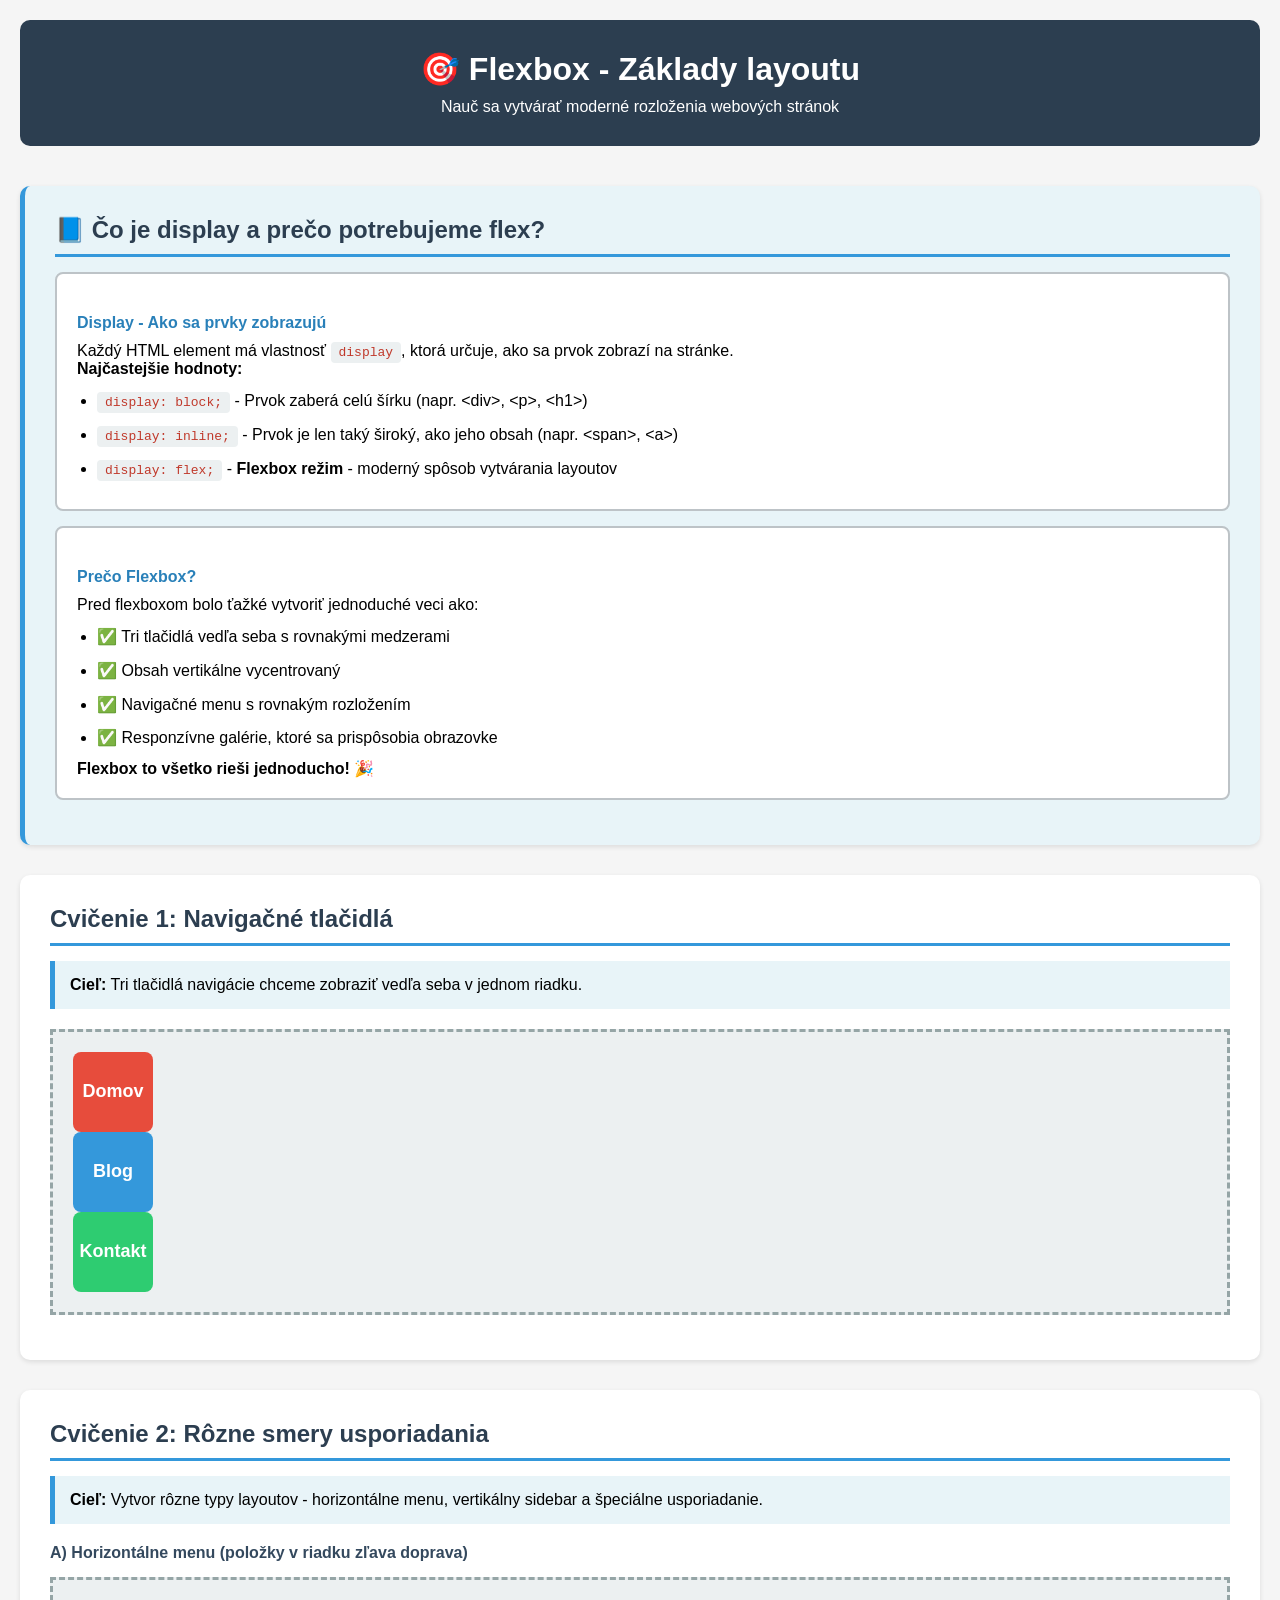
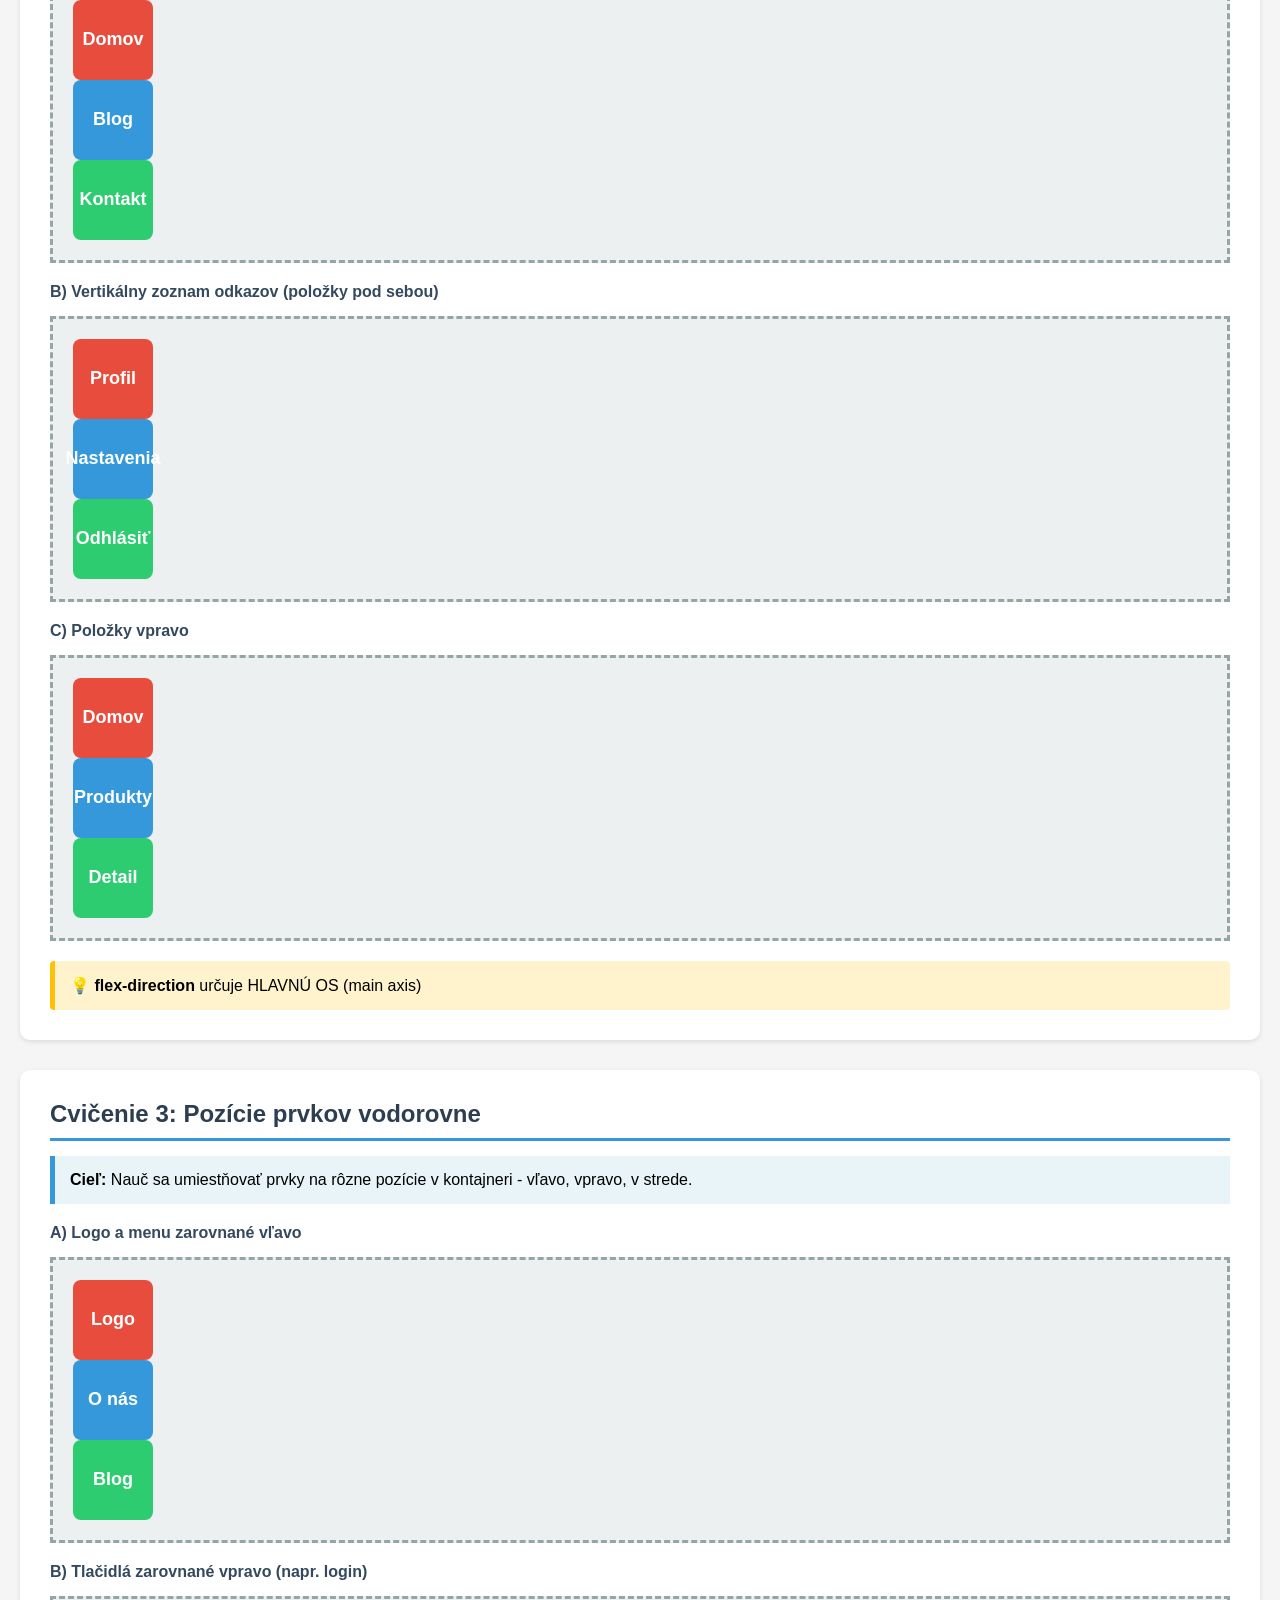
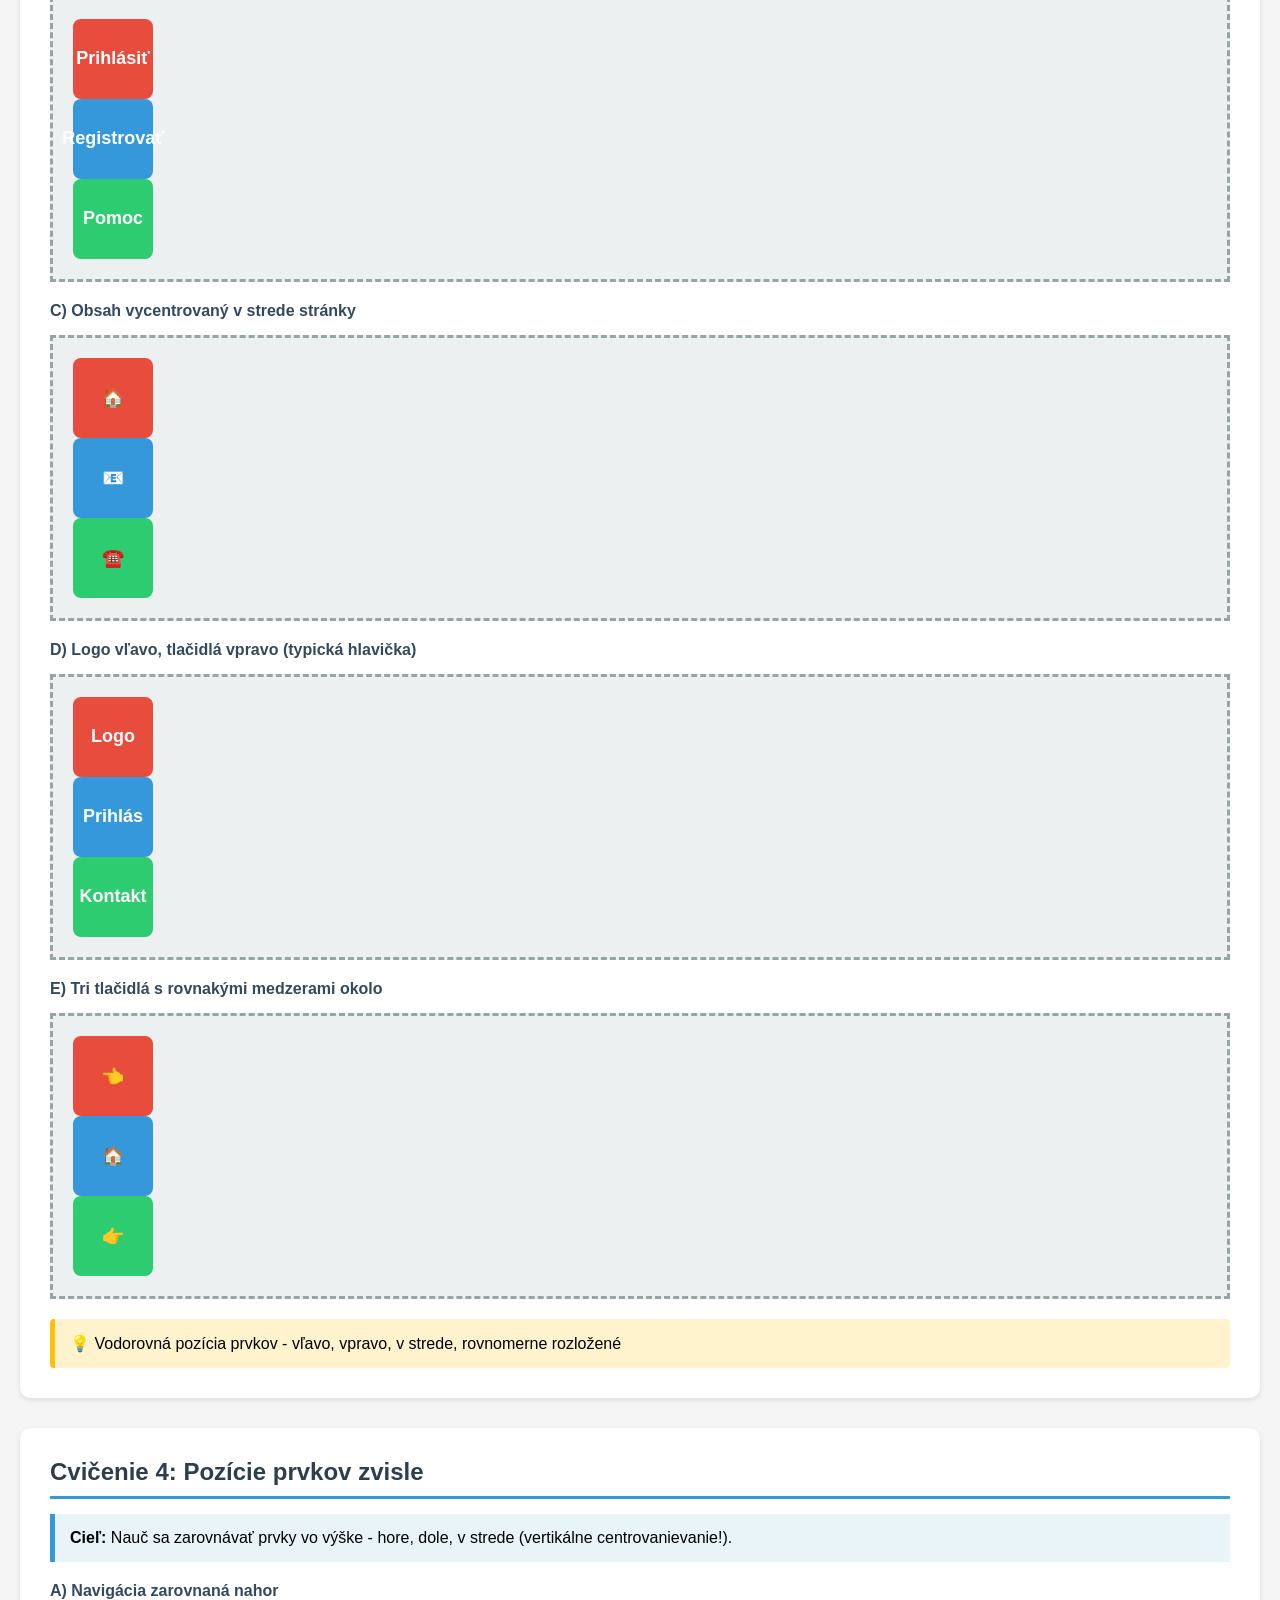
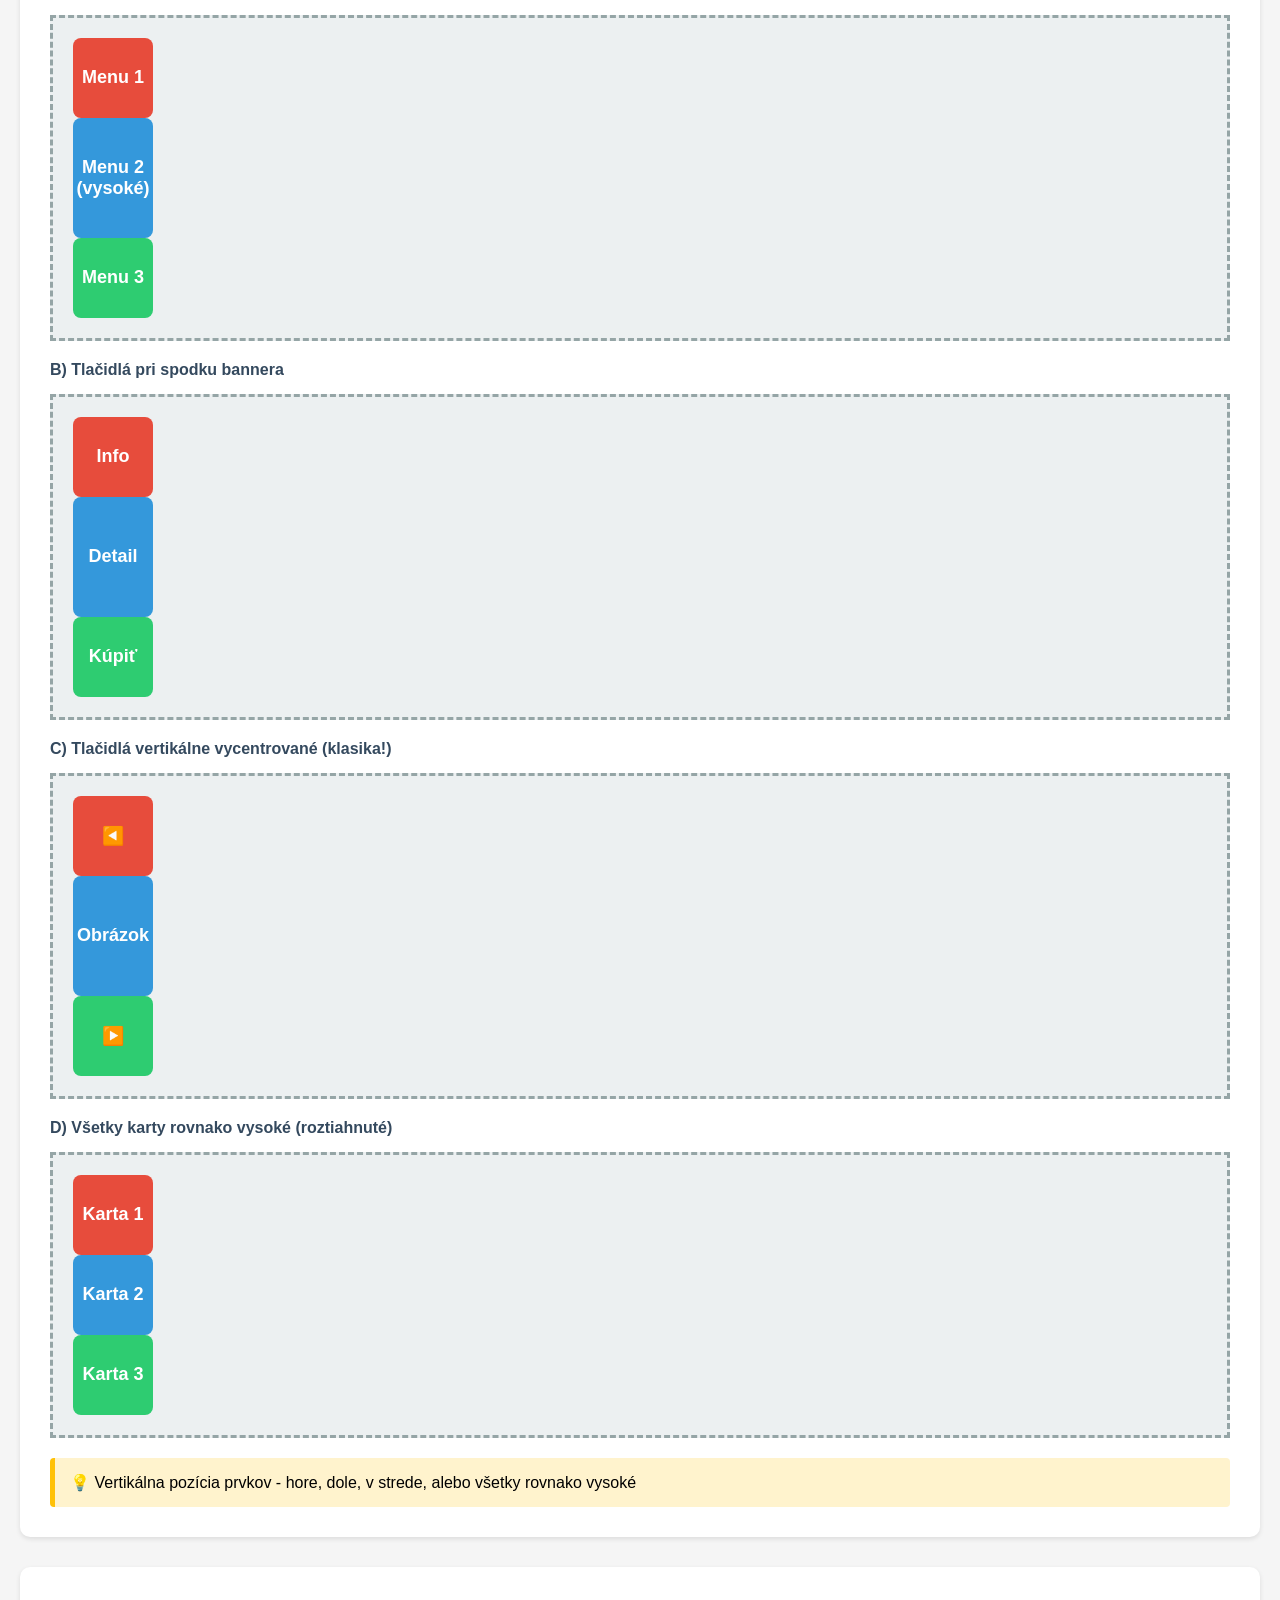
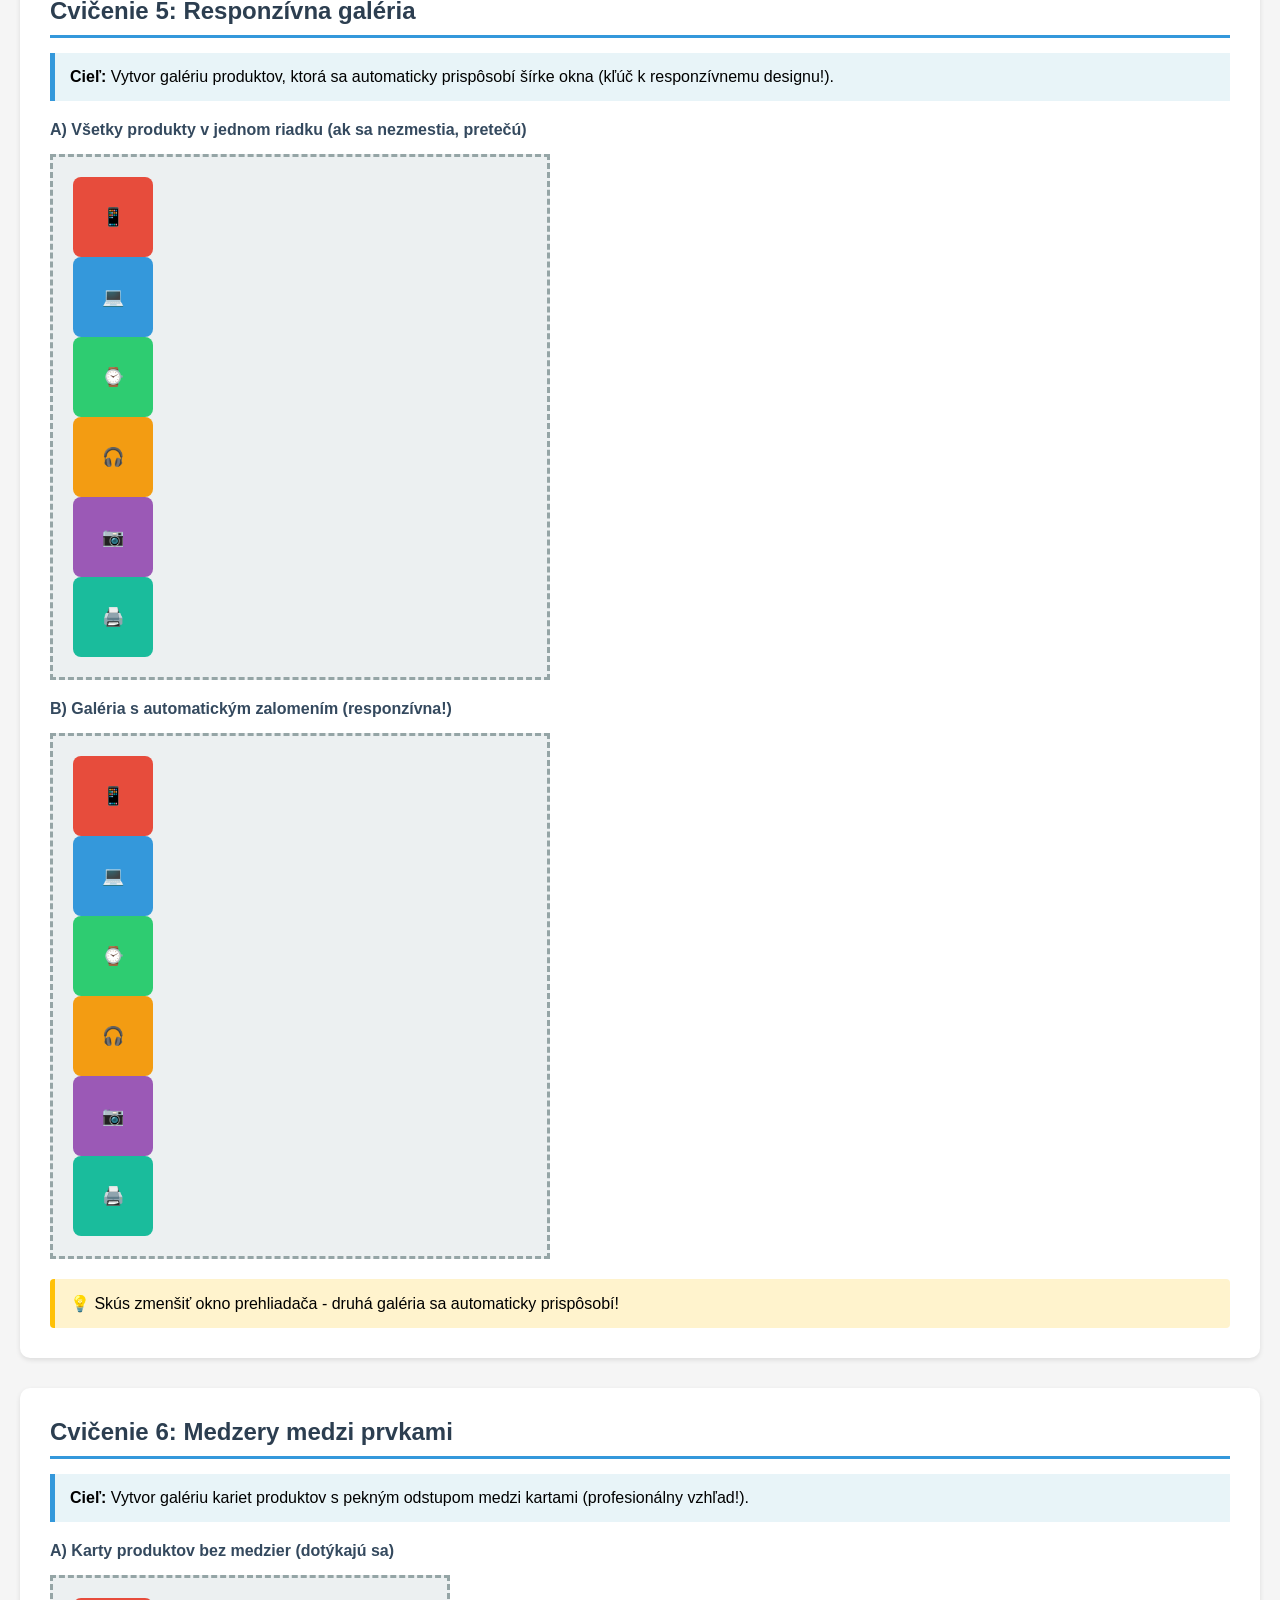
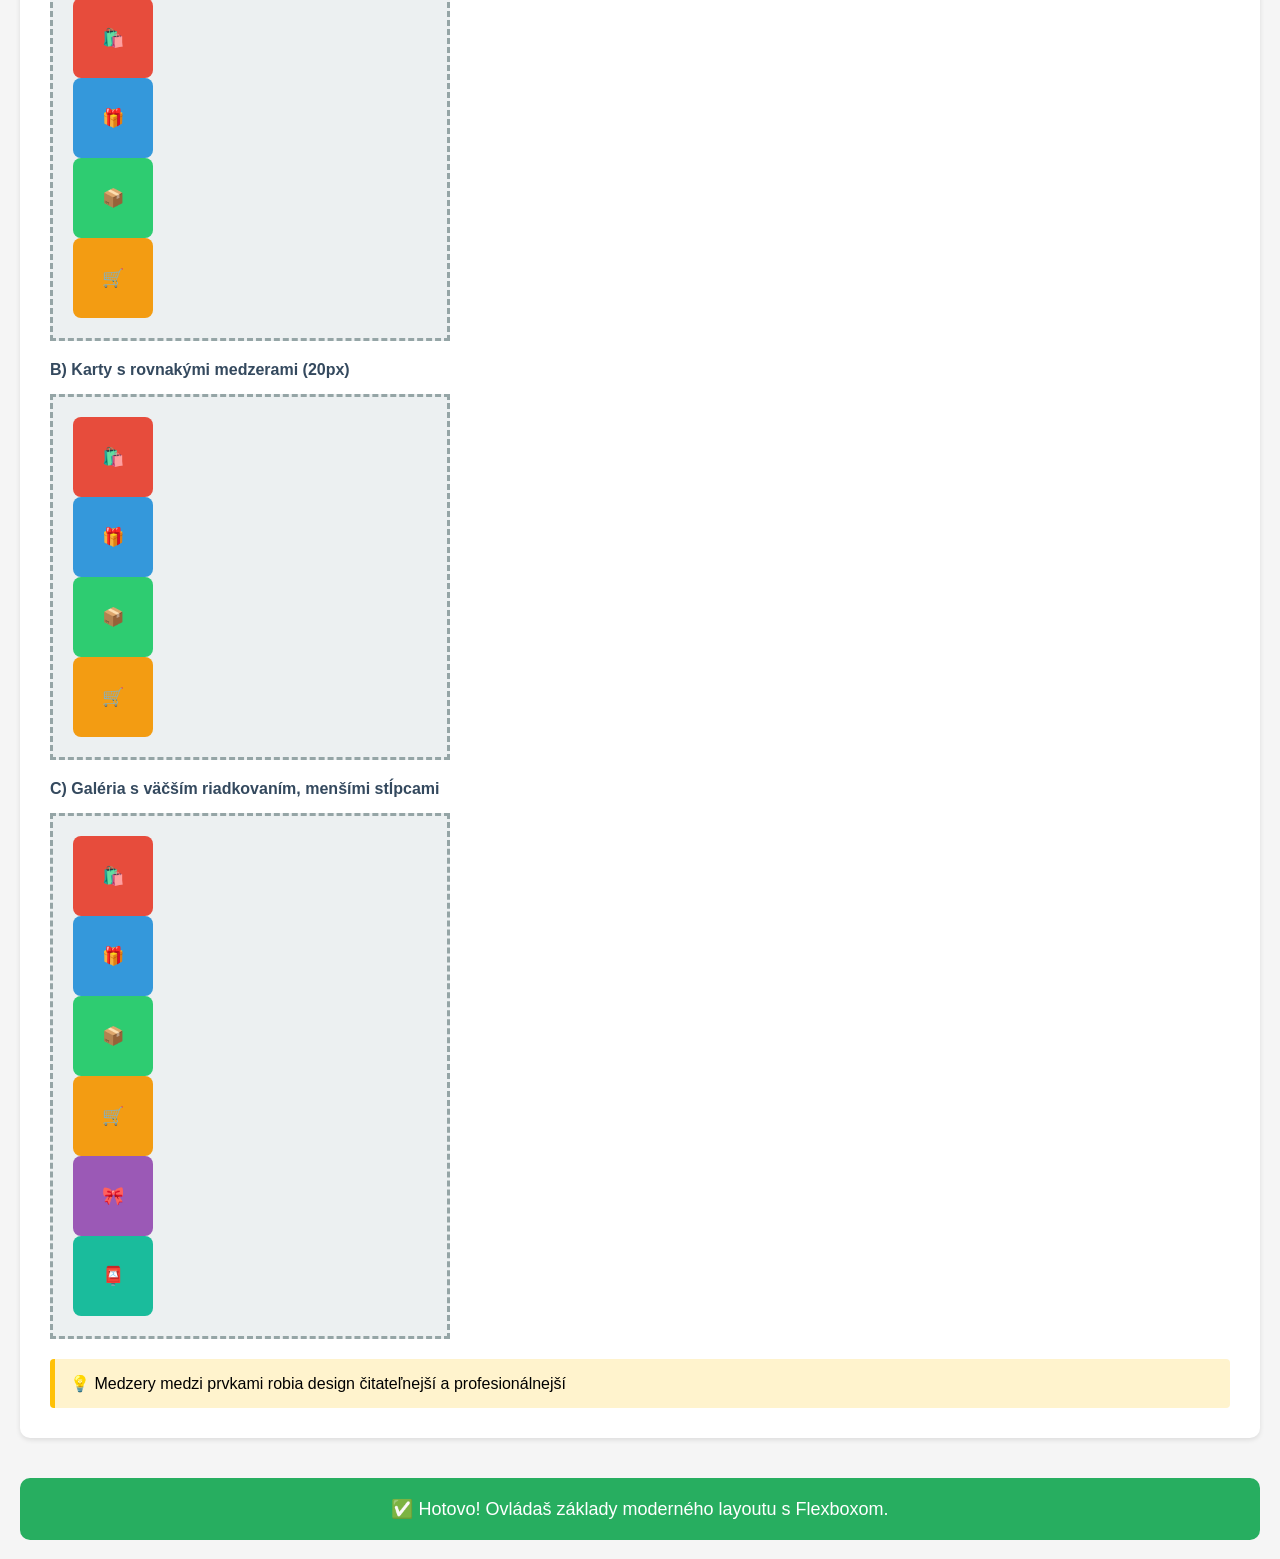
==== epu/03_flexbox/index.html @ fb41d5da "cvicenie flexbox" ====
<!DOCTYPE html>
<html lang="sk">
<head>
    <meta charset="UTF-8">
    <meta name="viewport" content="width=device-width, initial-scale=1.0">
    <title>Flexbox - Postupné cvičenia</title>
    <link rel="stylesheet" href="style.css">
   
</head>
<body>
    
    <header class="hlavicka">
        <h1>🎯 Flexbox - Základy layoutu</h1>
        <p>Nauč sa vytvárať moderné rozloženia webových stránok</p>
    </header>

    <!-- ============================================ -->
    <!-- ÚVOD -->
    <!-- ============================================ -->
    <section class="sekcia uvod">
        <h2>📘 Čo je display a prečo potrebujeme flex?</h2>
        
        <div class="vysvetlenie-blok">
            <h3>Display - Ako sa prvky zobrazujú</h3>
            <p>Každý HTML element má vlastnosť <code>display</code>, ktorá určuje, ako sa prvok zobrazí na stránke.</p>
            
            <p><strong>Najčastejšie hodnoty:</strong></p>
            <ul>
                <li><code>display: block;</code> - Prvok zaberá celú šírku (napr. &lt;div&gt;, &lt;p&gt;, &lt;h1&gt;)</li>
                <li><code>display: inline;</code> - Prvok je len taký široký, ako jeho obsah (napr. &lt;span&gt;, &lt;a&gt;)</li>
                <li><code>display: flex;</code> - <strong>Flexbox režim</strong> - moderný spôsob vytvárania layoutov</li>
            </ul>
        </div>

        <div class="vysvetlenie-blok">
            <h3>Prečo Flexbox?</h3>
            <p>Pred flexboxom bolo ťažké vytvoriť jednoduché veci ako:</p>
            <ul>
                <li>✅ Tri tlačidlá vedľa seba s rovnakými medzerami</li>
                <li>✅ Obsah vertikálne vycentrovaný</li>
                <li>✅ Navigačné menu s rovnakým rozložením</li>
                <li>✅ Responzívne galérie, ktoré sa prispôsobia obrazovke</li>
            </ul>
            <p><strong>Flexbox to všetko rieši jednoducho!</strong> 🎉</p>
        </div>
    </section>

    <!-- ============================================ -->
    <!-- CVIČENIE 1: Display Flex -->
    <!-- ============================================ -->
    <section class="sekcia">
        <h2>Cvičenie 1: Navigačné tlačidlá</h2>
        <p class="instrukcia">
            <strong>Cieľ:</strong> Tri tlačidlá navigácie chceme zobraziť vedľa seba v jednom riadku.
        </p>
        
        <div class="kontajner-1">
            <div class="box box-1">Domov</div>
            <div class="box box-2">Blog</div>
            <div class="box box-3">Kontakt</div>
        </div>
        
     
    </section>

    <!-- ============================================ -->
    <!-- CVIČENIE 2: Flex Direction -->
    <!-- ============================================ -->
    <section class="sekcia">
        <h2>Cvičenie 2: Rôzne smery usporiadania</h2>
        <p class="instrukcia">
            <strong>Cieľ:</strong> Vytvor rôzne typy layoutov - horizontálne menu, vertikálny sidebar a špeciálne usporiadanie.
        </p>
        
        <h3>A) Horizontálne menu (položky v riadku zľava doprava)</h3>
        <div class="kontajner-2a">
            <div class="box box-1">Domov</div>
            <div class="box box-2">Blog</div>
            <div class="box box-3">Kontakt</div>
        </div>

        <h3>B) Vertikálny zoznam odkazov (položky pod sebou)</h3>
        <div class="kontajner-2b">
            <div class="box box-1">Profil</div>
            <div class="box box-2">Nastavenia</div>
            <div class="box box-3">Odhlásiť</div>
        </div>

        <h3>C) Položky vpravo</h3>
        <div class="kontajner-2c">
            <div class="box box-1">Domov</div>
            <div class="box box-2">Produkty</div>
            <div class="box box-3">Detail</div>
        </div>
        
        <div class="tip">
            💡 <strong>flex-direction</strong> určuje HLAVNÚ OS (main axis)
        </div>
    </section>

    <!-- ============================================ -->
    <!-- CVIČENIE 3: Justify Content -->
    <!-- ============================================ -->
    <section class="sekcia">
        <h2>Cvičenie 3: Pozície prvkov vodorovne</h2>
        <p class="instrukcia">
            <strong>Cieľ:</strong> Nauč sa umiestňovať prvky na rôzne pozície v kontajneri - vľavo, vpravo, v strede.
        </p>
        
        <h3>A) Logo a menu zarovnané vľavo</h3>
        <div class="kontajner-3a">
            <div class="box box-1">Logo</div>
            <div class="box box-2">O nás</div>
            <div class="box box-3">Blog</div>
        </div>

        <h3>B) Tlačidlá zarovnané vpravo (napr. login)</h3>
        <div class="kontajner-3b">
            <div class="box box-1">Prihlásiť</div>
            <div class="box box-2">Registrovať</div>
            <div class="box box-3">Pomoc</div>
        </div>

        <h3>C) Obsah vycentrovaný v strede stránky</h3>
        <div class="kontajner-3c">
            <div class="box box-1">🏠</div>
            <div class="box box-2">📧</div>
            <div class="box box-3">☎️</div>
        </div>

        <h3>D) Logo vľavo, tlačidlá vpravo (typická hlavička)</h3>
        <div class="kontajner-3d">
            <div class="box box-1">Logo</div>
            <div class="box box-2">Prihlás</div>
            <div class="box box-3">Kontakt</div>
        </div>

        <h3>E) Tri tlačidlá s rovnakými medzerami okolo</h3>
        <div class="kontajner-3e">
            <div class="box box-1">👈</div>
            <div class="box box-2">🏠</div>
            <div class="box box-3">👉</div>
        </div>
        
        <div class="tip">
            💡 Vodorovná pozícia prvkov - vľavo, vpravo, v strede, rovnomerne rozložené
        </div>
    </section>

    <!-- ============================================ -->
    <!-- CVIČENIE 4: Align Items -->
    <!-- ============================================ -->
    <section class="sekcia">
        <h2>Cvičenie 4: Pozície prvkov zvisle</h2>
        <p class="instrukcia">
            <strong>Cieľ:</strong> Nauč sa zarovnávať prvky vo výške - hore, dole, v strede (vertikálne centrovanievanie!).
        </p>
        
        <h3>A) Navigácia zarovnaná nahor</h3>
        <div class="kontajner-4a">
            <div class="box box-1">Menu 1</div>
            <div class="box box-2" style="height: 120px;">Menu 2<br>(vysoké)</div>
            <div class="box box-3">Menu 3</div>
        </div>

        <h3>B) Tlačidlá pri spodku bannera</h3>
        <div class="kontajner-4b">
            <div class="box box-1">Info</div>
            <div class="box box-2" style="height: 120px;">Detail</div>
            <div class="box box-3">Kúpiť</div>
        </div>

        <h3>C) Tlačidlá vertikálne vycentrované (klasika!)</h3>
        <div class="kontajner-4c">
            <div class="box box-1">◀️</div>
            <div class="box box-2" style="height: 120px;">Obrázok</div>
            <div class="box box-3">▶️</div>
        </div>

        <h3>D) Všetky karty rovnako vysoké (roztiahnuté)</h3>
        <div class="kontajner-4d">
            <div class="box box-1">Karta 1</div>
            <div class="box box-2">Karta 2</div>
            <div class="box box-3">Karta 3</div>
        </div>
        
        <div class="tip">
            💡 Vertikálna pozícia prvkov - hore, dole, v strede, alebo všetky rovnako vysoké
        </div>
    </section>

    <!-- ============================================ -->
    <!-- CVIČENIE 5: Flex Wrap -->
    <!-- ============================================ -->
    <section class="sekcia">
        <h2>Cvičenie 5: Responzívna galéria</h2>
        <p class="instrukcia">
            <strong>Cieľ:</strong> Vytvor galériu produktov, ktorá sa automaticky prispôsobí šírke okna (kľúč k responzívnemu designu!).
        </p>
        
        <h3>A) Všetky produkty v jednom riadku (ak sa nezmestia, pretečú)</h3>
        <div class="kontajner-5a">
            <div class="box box-1">📱</div>
            <div class="box box-2">💻</div>
            <div class="box box-3">⌚</div>
            <div class="box box-4">🎧</div>
            <div class="box box-5">📷</div>
            <div class="box box-6">🖨️</div>
        </div>

        <h3>B) Galéria s automatickým zalomením (responzívna!)</h3>
        <div class="kontajner-5b">
            <div class="box box-1">📱</div>
            <div class="box box-2">💻</div>
            <div class="box box-3">⌚</div>
            <div class="box box-4">🎧</div>
            <div class="box box-5">📷</div>
            <div class="box box-6">🖨️</div>
        </div>
        
        <div class="tip">
            💡 Skús zmenšiť okno prehliadača - druhá galéria sa automaticky prispôsobí!
        </div>
    </section>

    <!-- ============================================ -->
    <!-- CVIČENIE 6: Gap -->
    <!-- ============================================ -->
    <section class="sekcia">
        <h2>Cvičenie 6: Medzery medzi prvkami</h2>
        <p class="instrukcia">
            <strong>Cieľ:</strong> Vytvor galériu kariet produktov s pekným odstupom medzi kartami (profesionálny vzhľad!).
        </p>
        
        <h3>A) Karty produktov bez medzier (dotýkajú sa)</h3>
        <div class="kontajner-6a">
            <div class="box box-1">🛍️</div>
            <div class="box box-2">🎁</div>
            <div class="box box-3">📦</div>
            <div class="box box-4">🛒</div>
        </div>

        <h3>B) Karty s rovnakými medzerami (20px)</h3>
        <div class="kontajner-6b">
            <div class="box box-1">🛍️</div>
            <div class="box box-2">🎁</div>
            <div class="box box-3">📦</div>
            <div class="box box-4">🛒</div>
        </div>

        <h3>C) Galéria s väčším riadkovaním, menšími stĺpcami</h3>
        <div class="kontajner-6c">
            <div class="box box-1">🛍️</div>
            <div class="box box-2">🎁</div>
            <div class="box box-3">📦</div>
            <div class="box box-4">🛒</div>
            <div class="box box-5">🎀</div>
            <div class="box box-6">📮</div>
        </div>
        
        <div class="tip">
            💡 Medzery medzi prvkami robia design čitateľnejší a profesionálnejší
        </div>
    </section>

    <footer class="paticka">
        <p>✅ Hotovo! Ovládaš základy moderného layoutu s Flexboxom.</p>
    </footer>

</body>
</html>
---- epu/03_flexbox/style.css ----
/* ===================================== */
/* ZÁKLADNÉ ŠTÝLY - NEMEŇ ICH */
/* ===================================== */

* {
    box-sizing: border-box;
    margin: 0;
    padding: 0;
}

body {
    font-family: Arial, sans-serif;
    background-color: #f5f5f5;
    padding: 20px;
}

.hlavicka {
    background-color: #2c3e50;
    color: white;
    padding: 30px;
    text-align: center;
    margin-bottom: 40px;
    border-radius: 10px;
}

.hlavicka h1 {
    margin-bottom: 10px;
}

.paticka {
    background-color: #27ae60;
    color: white;
    padding: 20px;
    text-align: center;
    margin-top: 40px;
    border-radius: 10px;
    font-size: 18px;
}

.sekcia {
    background-color: white;
    padding: 30px;
    margin-bottom: 30px;
    border-radius: 10px;
    box-shadow: 0 2px 5px rgba(0,0,0,0.1);
}

.uvod {
    background-color: #e8f4f8;
    border-left: 5px solid #3498db;
}

.vysvetlenie-blok {
    background-color: white;
    padding: 20px;
    margin: 15px 0;
    border-radius: 8px;
    border: 2px solid #bdc3c7;
    word-wrap: break-word;
    overflow-wrap: break-word;
}

.vysvetlenie-blok h3 {
    color: #2980b9;
    margin-bottom: 10px;
}

.vysvetlenie-blok ul {
    margin-left: 20px;
    margin-top: 10px;
}

.vysvetlenie-blok li {
    margin: 8px 0;
    line-height: 1.6;
}

h2 {
    color: #2c3e50;
    margin-bottom: 15px;
    border-bottom: 3px solid #3498db;
    padding-bottom: 10px;
}

h3 {
    color: #34495e;
    margin: 20px 0 10px;
    font-size: 16px;
}

.instrukcia {
    background-color: #e8f4f8;
    padding: 15px;
    border-left: 5px solid #3498db;
    margin-bottom: 20px;
    word-wrap: break-word;
    overflow-wrap: break-word;
}

code {
    background-color: #ecf0f1;
    padding: 3px 8px;
    border-radius: 4px;
    font-family: monospace;
    color: #c0392b;
}

.tip {
    background-color: #fff3cd;
    padding: 15px;
    border-left: 5px solid #ffc107;
    margin-top: 20px;
    border-radius: 4px;
    word-wrap: break-word;
    overflow-wrap: break-word;
}

/* Štýly pre kontajnery */
[class^="kontajner-"] {
    border: 3px dashed #95a5a6;
    padding: 20px;
    background-color: #ecf0f1;
    margin: 15px 0;
    min-height: 120px;
}

/* Pre cvičenie 4 - vyššie kontajnery */
.kontajner-4a,
.kontajner-4b,
.kontajner-4c,
.kontajner-4d {
    min-height: 200px;
}

/* Pre cvičenie 5 - užší kontajner */
.kontajner-5a,
.kontajner-5b {
    max-width: 500px;
}

/* Pre cvičenie 6 - užší kontajner */
.kontajner-6a,
.kontajner-6b,
.kontajner-6c {
    max-width: 400px;
}

/* Štýly pre boxy */
.box {
    width: 80px;
    height: 80px;
    display: flex;
    align-items: center;
    justify-content: center;
    color: white;
    font-size: 18px;
    font-weight: bold;
    border-radius: 8px;
    padding: 8px;
    text-align: center;
    word-wrap: break-word;
    overflow-wrap: break-word;
}

.box-1 { background-color: #e74c3c; }
.box-2 { background-color: #3498db; }
.box-3 { background-color: #2ecc71; }
.box-4 { background-color: #f39c12; }
.box-5 { background-color: #9b59b6; }
.box-6 { background-color: #1abc9c; }


/* ===================================== */
/* TU PRACUJ - DOPLŇ FLEX VLASTNOSTI */
/* ===================================== */


/* ===================================== */
/* CVIČENIE 1: Display Flex */
/* Cieľ: Tri navigačné tlačidlá vedľa seba */
/* ===================================== */

.kontajner-1 {
    /* Ako dať prvky vedľa seba v jednom riadku? */
    
}


/* ===================================== */
/* CVIČENIE 2:*/
/* Cieľ: Ovládať smer usporiadania */
/* ===================================== */

.kontajner-2a {
    /* Horizontálne menu - položky v riadku zľava doprava */
    
}

.kontajner-2b {
    /* Vertikálny zoznam - položky pod sebou */
    
}

.kontajner-2c {
    /* Breadcrumbs - položky z pravej strany */
    
}


/* ===================================== */
/* CVIČENIE 3: */
/* Cieľ: Ovládať vodorovnú pozíciu prvkov */
/* ===================================== */

.kontajner-3a {
    /* Logo a menu zarovnané vľavo */
    
}

.kontajner-3b {
    /* Tlačidlá zarovnané vpravo */
    
}

.kontajner-3c {
    /* Obsah vycentrovaný v strede */
    
}

.kontajner-3d {
    /* Logo vľavo, tlačidlá vpravo (typická hlavička) */
    
}

.kontajner-3e {
    /* Tri tlačidlá s rovnakými medzerami okolo */
    
}


/* ===================================== */
/* CVIČENIE 4: */
/* Cieľ: Ovládať vertikálnu pozíciu prvkov */
/* ===================================== */

.kontajner-4a {
    /* Navigácia zarovnaná nahor */
    
}

.kontajner-4b {
    /* Tlačidlá pri spodku bannera */
    
}

.kontajner-4c {
    /* Tlačidlá vertikálne vycentrované (klasika!) */
    
}

.kontajner-4d {
    /* Všetky karty rovnako vysoké (roztiahnuté) */
    
}


/* ===================================== */
/* CVIČENIE 5:  */
/* Cieľ: Responzívna galéria produktov */
/* ===================================== */

.kontajner-5a {
    /* Všetky produkty v jednom riadku (ak sa nezmestia, pretečú) */
    
}

.kontajner-5b {
    /* Galéria s automatickým zalomením (responzívna!) */
    
}


/* ===================================== */
/* CVIČENIE 6:  */
/* Cieľ: Profesionálne medzery medzi kartami */
/* ===================================== */

.kontajner-6a {
    /* Karty produktov bez medzier */
    
}

.kontajner-6b {
    /* Karty s rovnakými medzerami (20px) */
    
}

.kontajner-6c {
    /* Galéria s väčším riadkovaním, menšími stĺpcami */
   
    
}
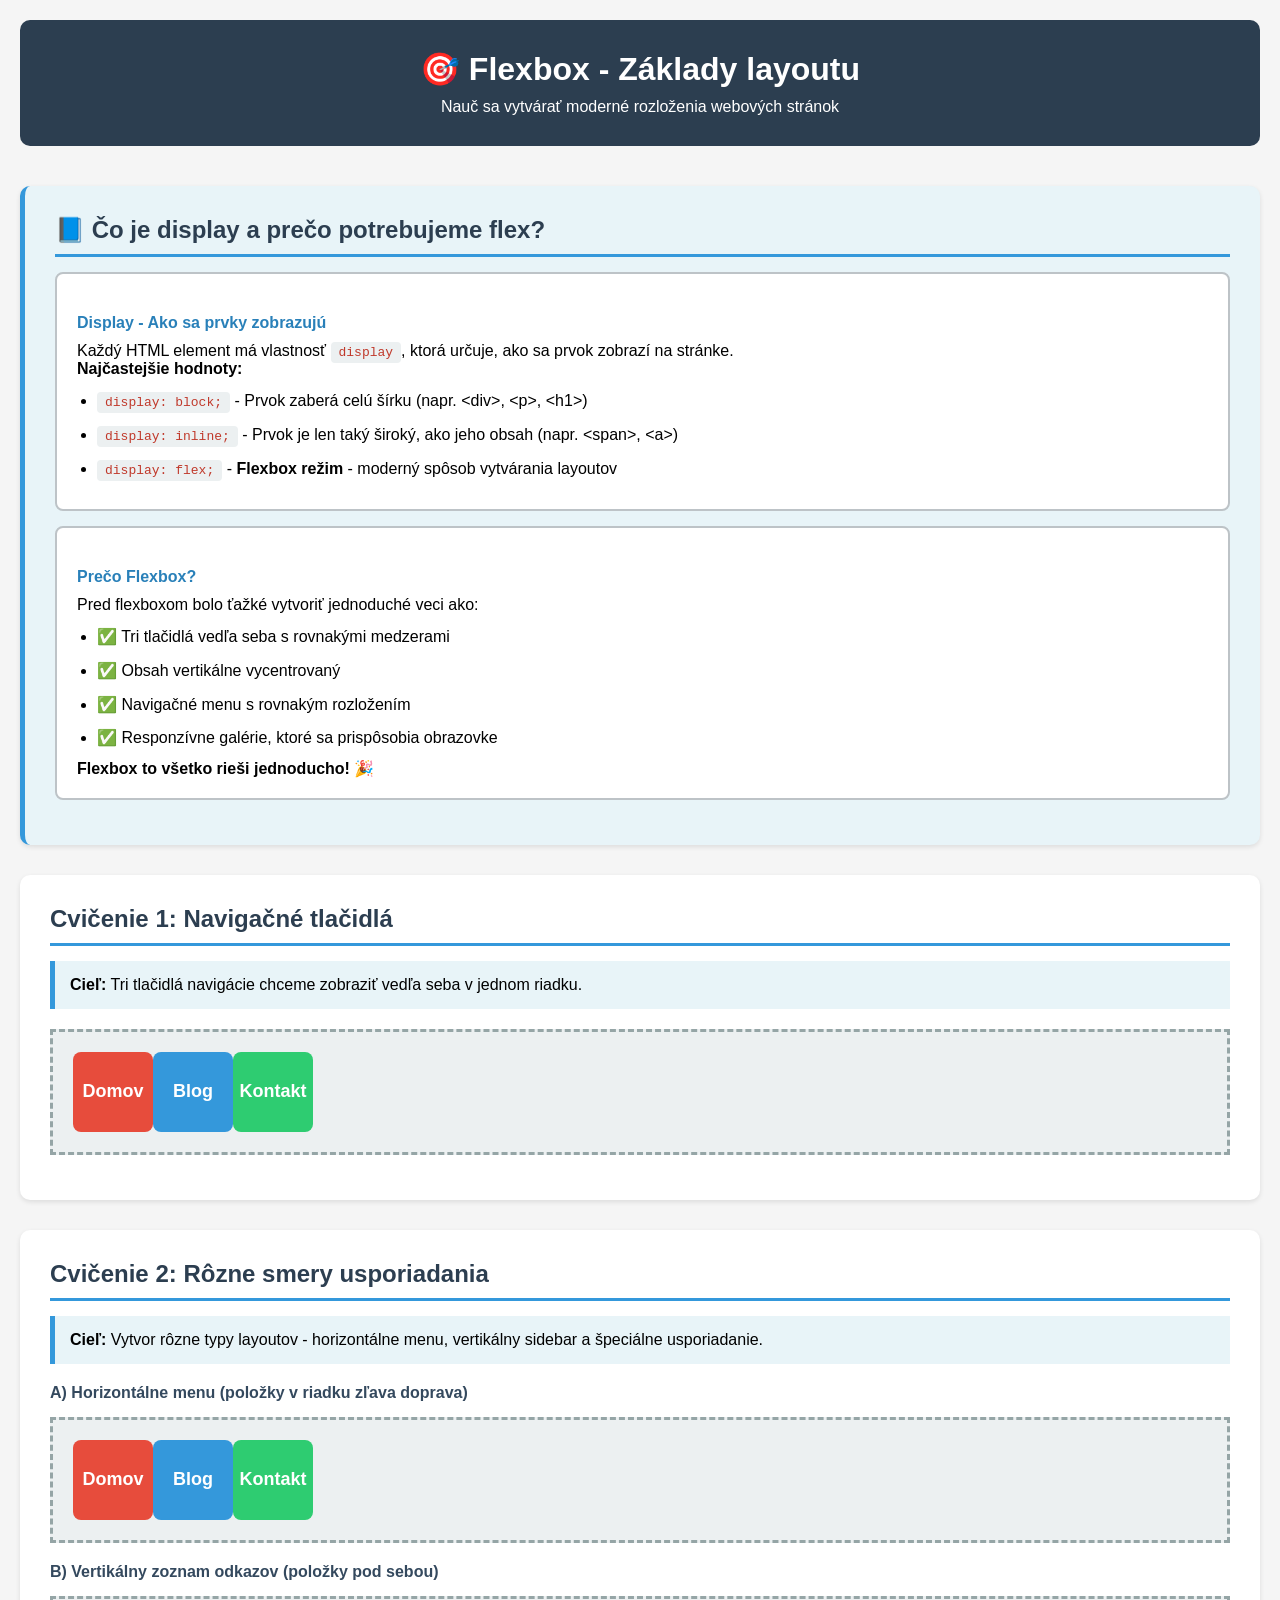
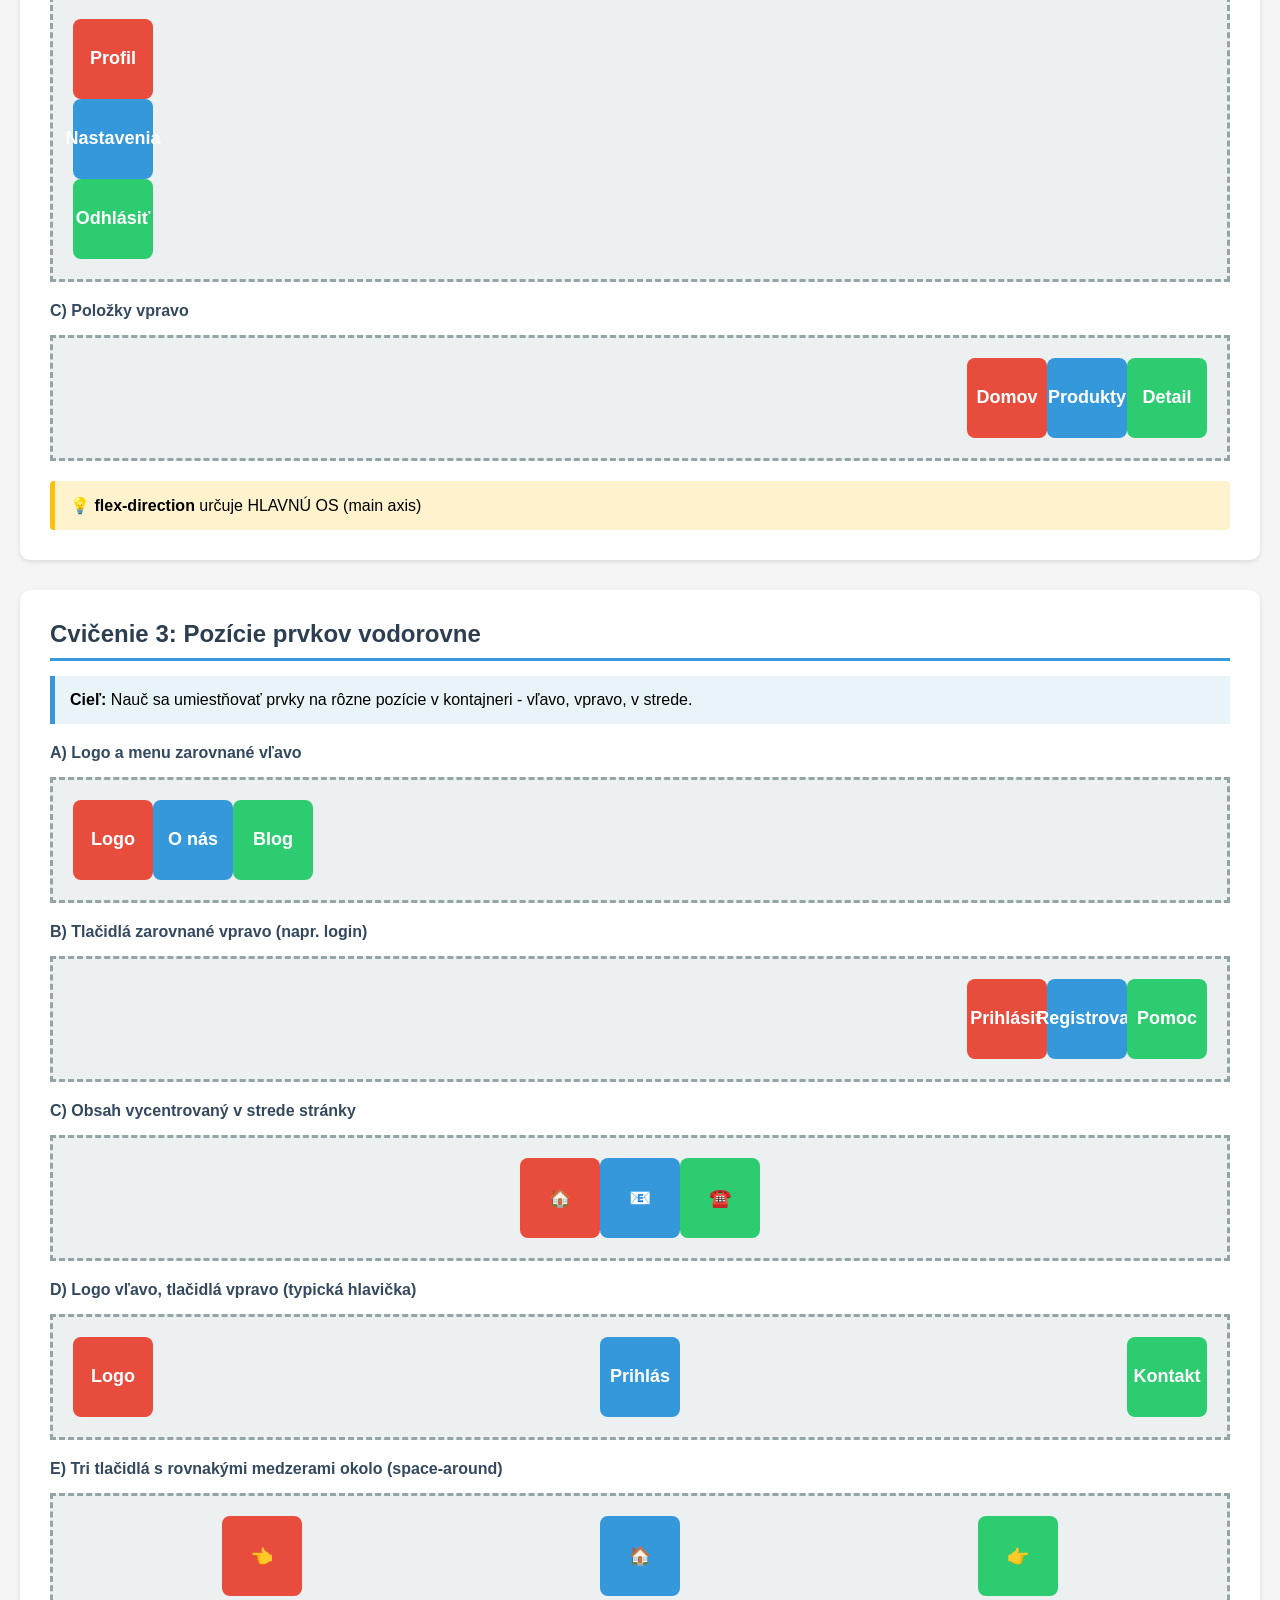
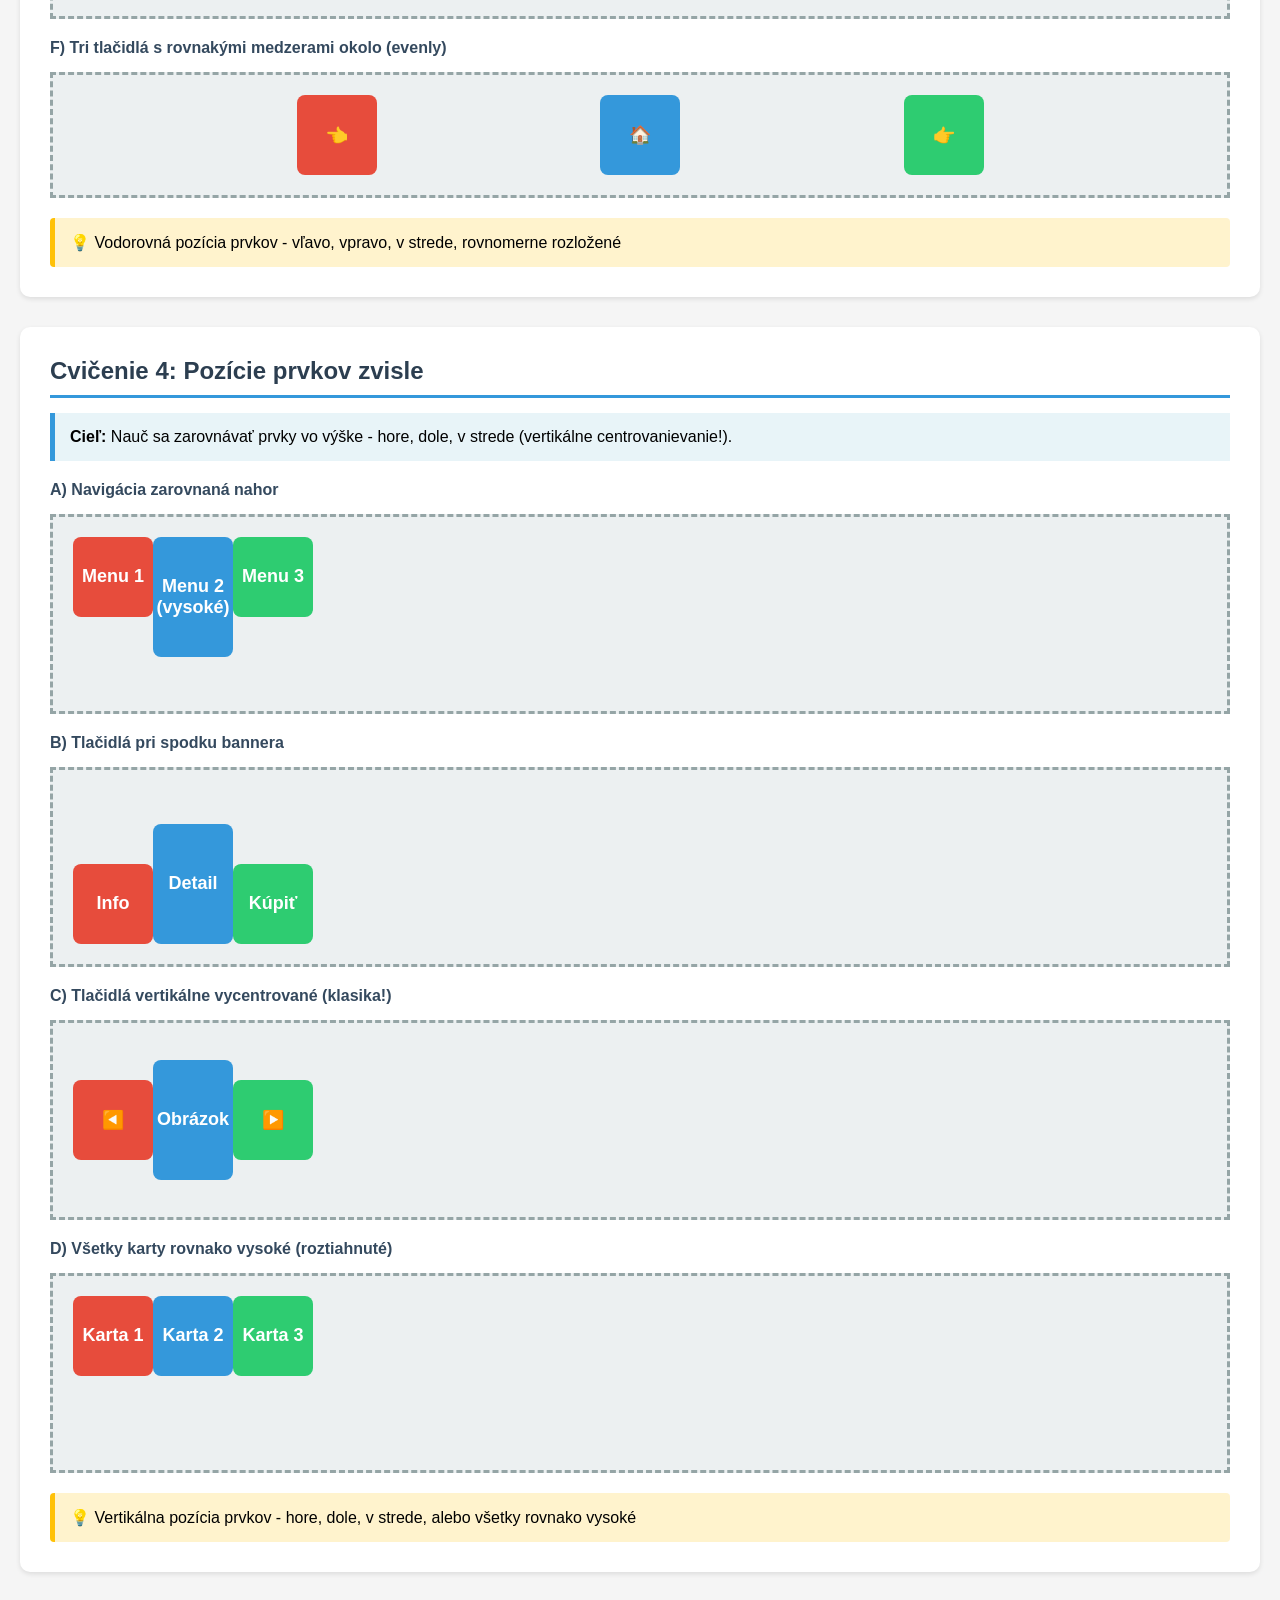
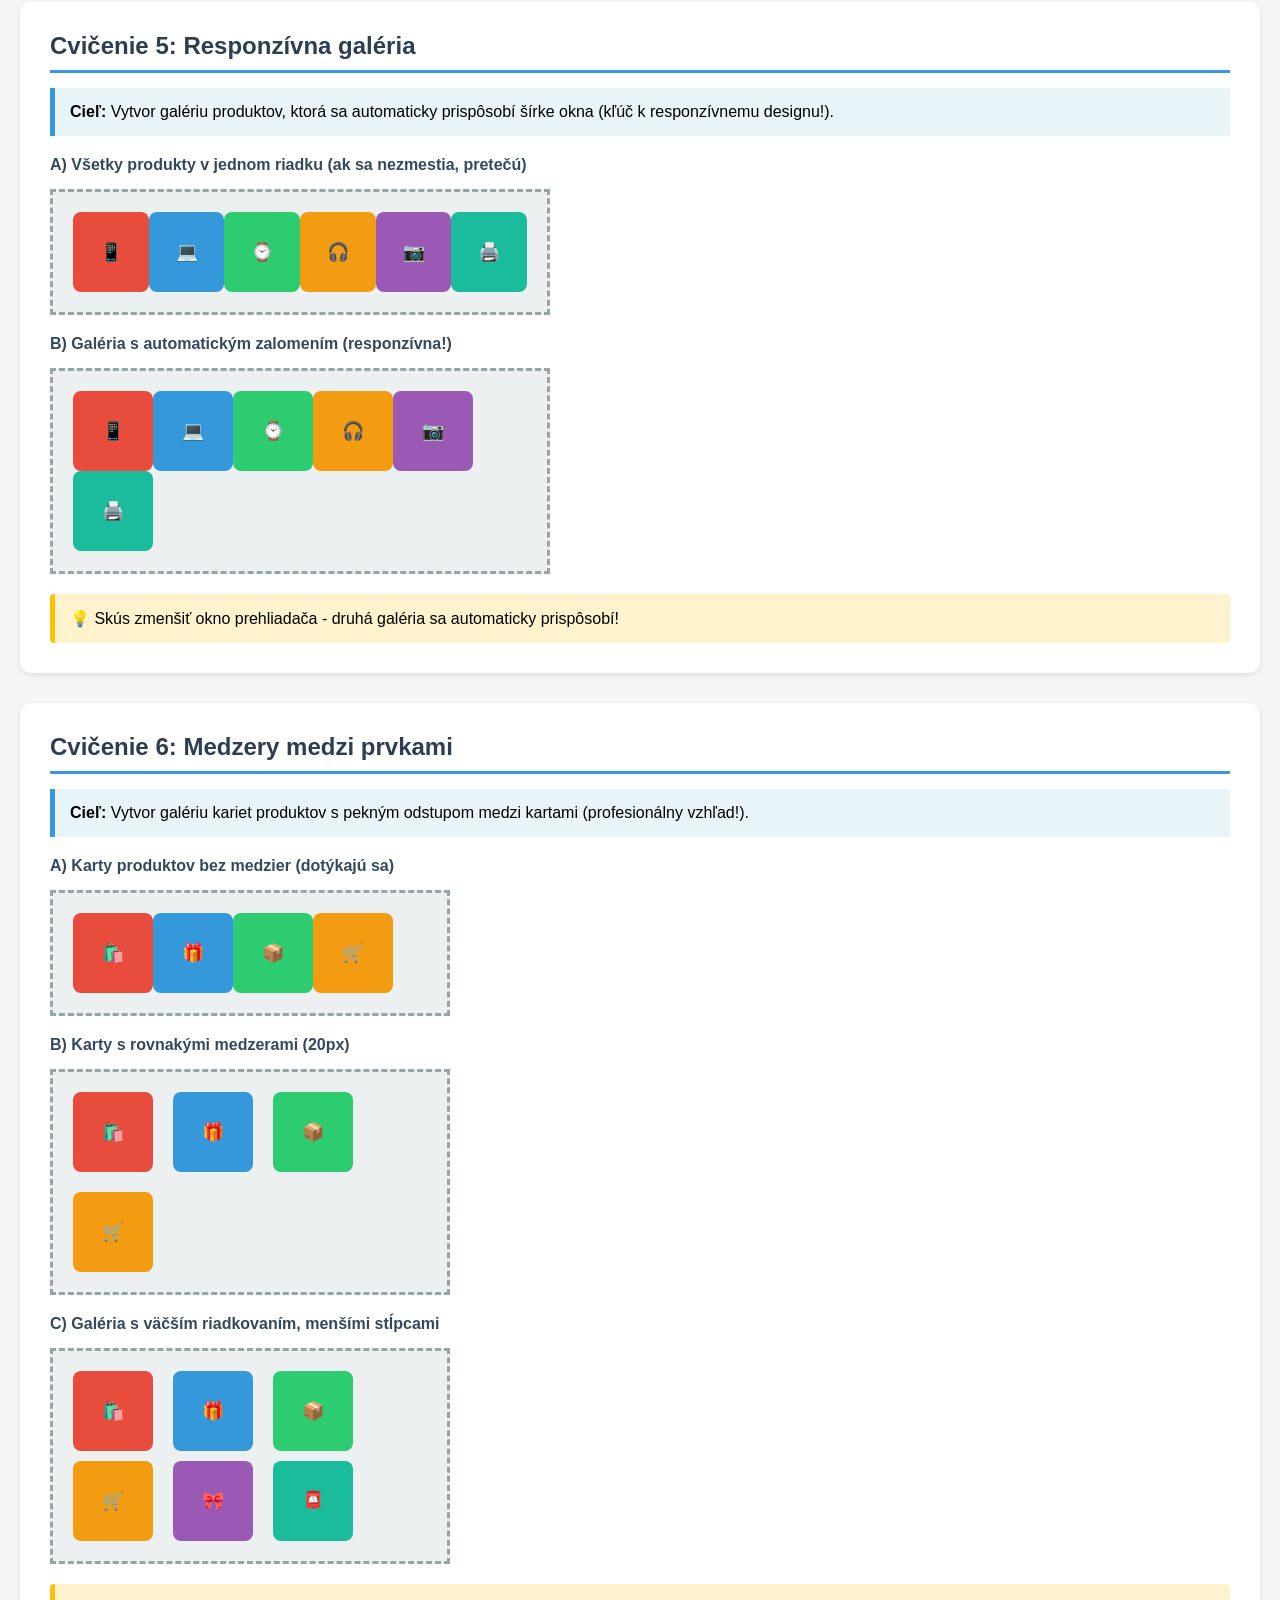
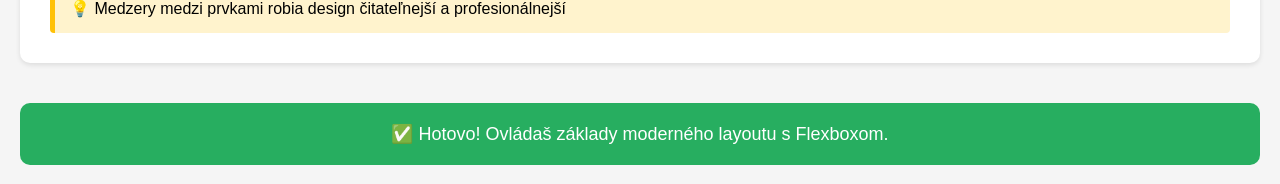
==== commit d64814b7: "cvičenie flex hotové" ====
--- a/epu/03_flexbox/index.html
+++ b/epu/03_flexbox/index.html
@@ -4,7 +4,7 @@
     <meta charset="UTF-8">
     <meta name="viewport" content="width=device-width, initial-scale=1.0">
     <title>Flexbox - Postupné cvičenia</title>
-    <link rel="stylesheet" href="style.css">
+    <link rel="stylesheet" href="assets/css/style.css">
    
 </head>
 <body>
@@ -135,8 +135,15 @@
             <div class="box box-3">Kontakt</div>
         </div>
 
-        <h3>E) Tri tlačidlá s rovnakými medzerami okolo</h3>
+        <h3>E) Tri tlačidlá s rovnakými medzerami okolo (space-around)</h3>
         <div class="kontajner-3e">
+            <div class="box box-1">👈</div>
+            <div class="box box-2">🏠</div>
+            <div class="box box-3">👉</div>
+        </div>
+
+        <h3>F) Tri tlačidlá s rovnakými medzerami okolo (evenly)</h3>
+        <div class="kontajner-3f">
             <div class="box box-1">👈</div>
             <div class="box box-2">🏠</div>
             <div class="box box-3">👉</div>
--- a/epu/03_flexbox/assets/css/style.css
+++ b/epu/03_flexbox/assets/css/style.css
@@ -0,0 +1,333 @@
+/* ===================================== */
+/* ZÁKLADNÉ ŠTÝLY - NEMEŇ ICH */
+/* ===================================== */
+
+* {
+    box-sizing: border-box;
+    margin: 0;
+    padding: 0;
+}
+
+body {
+    font-family: Arial, sans-serif;
+    background-color: #f5f5f5;
+    padding: 20px;
+}
+
+.hlavicka {
+    background-color: #2c3e50;
+    color: white;
+    padding: 30px;
+    text-align: center;
+    margin-bottom: 40px;
+    border-radius: 10px;
+}
+
+.hlavicka h1 {
+    margin-bottom: 10px;
+}
+
+.paticka {
+    background-color: #27ae60;
+    color: white;
+    padding: 20px;
+    text-align: center;
+    margin-top: 40px;
+    border-radius: 10px;
+    font-size: 18px;
+}
+
+.sekcia {
+    background-color: white;
+    padding: 30px;
+    margin-bottom: 30px;
+    border-radius: 10px;
+    box-shadow: 0 2px 5px rgba(0,0,0,0.1);
+}
+
+.uvod {
+    background-color: #e8f4f8;
+    border-left: 5px solid #3498db;
+}
+
+.vysvetlenie-blok {
+    background-color: white;
+    padding: 20px;
+    margin: 15px 0;
+    border-radius: 8px;
+    border: 2px solid #bdc3c7;
+    word-wrap: break-word;
+    overflow-wrap: break-word;
+}
+
+.vysvetlenie-blok h3 {
+    color: #2980b9;
+    margin-bottom: 10px;
+}
+
+.vysvetlenie-blok ul {
+    margin-left: 20px;
+    margin-top: 10px;
+}
+
+.vysvetlenie-blok li {
+    margin: 8px 0;
+    line-height: 1.6;
+}
+
+h2 {
+    color: #2c3e50;
+    margin-bottom: 15px;
+    border-bottom: 3px solid #3498db;
+    padding-bottom: 10px;
+}
+
+h3 {
+    color: #34495e;
+    margin: 20px 0 10px;
+    font-size: 16px;
+}
+
+.instrukcia {
+    background-color: #e8f4f8;
+    padding: 15px;
+    border-left: 5px solid #3498db;
+    margin-bottom: 20px;
+    word-wrap: break-word;
+    overflow-wrap: break-word;
+}
+
+code {
+    background-color: #ecf0f1;
+    padding: 3px 8px;
+    border-radius: 4px;
+    font-family: monospace;
+    color: #c0392b;
+}
+
+.tip {
+    background-color: #fff3cd;
+    padding: 15px;
+    border-left: 5px solid #ffc107;
+    margin-top: 20px;
+    border-radius: 4px;
+    word-wrap: break-word;
+    overflow-wrap: break-word;
+}
+
+/* Štýly pre kontajnery */
+[class^="kontajner-"] {
+    border: 3px dashed #95a5a6;
+    padding: 20px;
+    background-color: #ecf0f1;
+    margin: 15px 0;
+    min-height: 120px;
+}
+
+/* Pre cvičenie 4 - vyššie kontajnery */
+.kontajner-4a,
+.kontajner-4b,
+.kontajner-4c,
+.kontajner-4d {
+    min-height: 200px;
+}
+
+/* Pre cvičenie 5 - užší kontajner */
+.kontajner-5a,
+.kontajner-5b {
+    max-width: 500px;
+}
+
+/* Pre cvičenie 6 - užší kontajner */
+.kontajner-6a,
+.kontajner-6b,
+.kontajner-6c {
+    max-width: 400px;
+}
+
+/* Štýly pre boxy */
+.box {
+    width: 80px;
+    height: 80px;
+    display: flex;
+    align-items: center;
+    justify-content: center;
+    color: white;
+    font-size: 18px;
+    font-weight: bold;
+    border-radius: 8px;
+    padding: 8px;
+    text-align: center;
+    word-wrap: break-word;
+    overflow-wrap: break-word;
+}
+
+.box-1 { background-color: #e74c3c; }
+.box-2 { background-color: #3498db; }
+.box-3 { background-color: #2ecc71; }
+.box-4 { background-color: #f39c12; }
+.box-5 { background-color: #9b59b6; }
+.box-6 { background-color: #1abc9c; }
+
+
+/* ===================================== */
+/* TU PRACUJ - DOPLŇ FLEX VLASTNOSTI */
+/* ===================================== */
+
+
+/* ===================================== */
+/* CVIČENIE 1: Display Flex */
+/* Cieľ: Tri navigačné tlačidlá vedľa seba */
+/* ===================================== */
+
+.kontajner-1 {
+    /* Ako dať prvky vedľa seba v jednom riadku? */
+    display: flex;
+}
+
+
+/* ===================================== */
+/* CVIČENIE 2:*/
+/* Cieľ: Ovládať smer usporiadania */
+/* ===================================== */
+
+.kontajner-2a {
+    /* Horizontálne menu - položky v riadku zľava doprava */
+    display: flex;
+    justify-content: flex-start;
+    
+}
+
+.kontajner-2b {
+    /* Vertikálny zoznam - položky pod sebou */
+    display: flex;
+    flex-direction: column;
+    
+}
+
+.kontajner-2c {
+    /* Breadcrumbs - položky z pravej strany */
+    display: flex;
+    justify-content: flex-end;
+}
+
+
+/* ===================================== */
+/* CVIČENIE 3: */
+/* Cieľ: Ovládať vodorovnú pozíciu prvkov */
+/* ===================================== */
+
+.kontajner-3a {
+    /* Logo a menu zarovnané vľavo */
+    display: flex;
+    justify-content: flex-start;
+}
+
+.kontajner-3b {
+    /* Tlačidlá zarovnané vpravo */
+    display: flex;
+    justify-content: flex-end;
+    
+}
+
+.kontajner-3c {
+    /* Obsah vycentrovaný v strede */
+    display: flex;
+    justify-content: center;
+}
+
+.kontajner-3d {
+    /* Logo vľavo, tlačidlá vpravo (typická hlavička) */
+    display: flex;
+    justify-content: space-between;
+}
+
+.kontajner-3e {
+    /* Tri tlačidlá s rovnakými medzerami okolo */
+    display: flex;
+    justify-content: space-around;
+}
+
+.kontajner-3f{
+  display: flex;
+    justify-content: space-evenly;
+}
+
+
+/* ===================================== */
+/* CVIČENIE 4: */
+/* Cieľ: Ovládať vertikálnu pozíciu prvkov */
+/* ===================================== */
+
+.kontajner-4a {
+    /* Navigácia zarovnaná nahor */
+    display: flex;
+
+}
+
+.kontajner-4b {
+    /* Tlačidlá pri spodku bannera */
+    display: flex;
+    align-items: flex-end;
+}
+
+.kontajner-4c {
+    /* Tlačidlá vertikálne vycentrované (klasika!) */
+    display: flex;
+    align-items: center;
+}
+
+.kontajner-4d {
+    /* Všetky karty rovnako vysoké (roztiahnuté) */
+    display: flex;
+    align-items: stretch;
+}
+
+
+/* ===================================== */
+/* CVIČENIE 5:  */
+/* Cieľ: Responzívna galéria produktov */
+/* ===================================== */
+
+.kontajner-5a {
+    /* Všetky produkty v jednom riadku (ak sa nezmestia, pretečú) */
+    display: flex;
+
+    
+}
+
+.kontajner-5b {
+    /* Galéria s automatickým zalomením (responzívna!) */
+    display: flex;
+    flex-wrap: wrap;
+
+}
+
+
+/* ===================================== */
+/* CVIČENIE 6:  */
+/* Cieľ: Profesionálne medzery medzi kartami */
+/* ===================================== */
+
+.kontajner-6a {
+    /* Karty produktov bez medzier */
+    display: flex;
+    
+}
+
+.kontajner-6b {
+    /* Karty s rovnakými medzerami (20px) */
+    display: flex;
+    gap: 20px;
+    flex-wrap: wrap;
+}
+
+.kontajner-6c {
+    /* Galéria s väčším riadkovaním, menšími stĺpcami */
+    display: flex;
+    flex-wrap: wrap;
+    column-gap: 20px;
+    row-gap: 10px;
+
+    
+}
